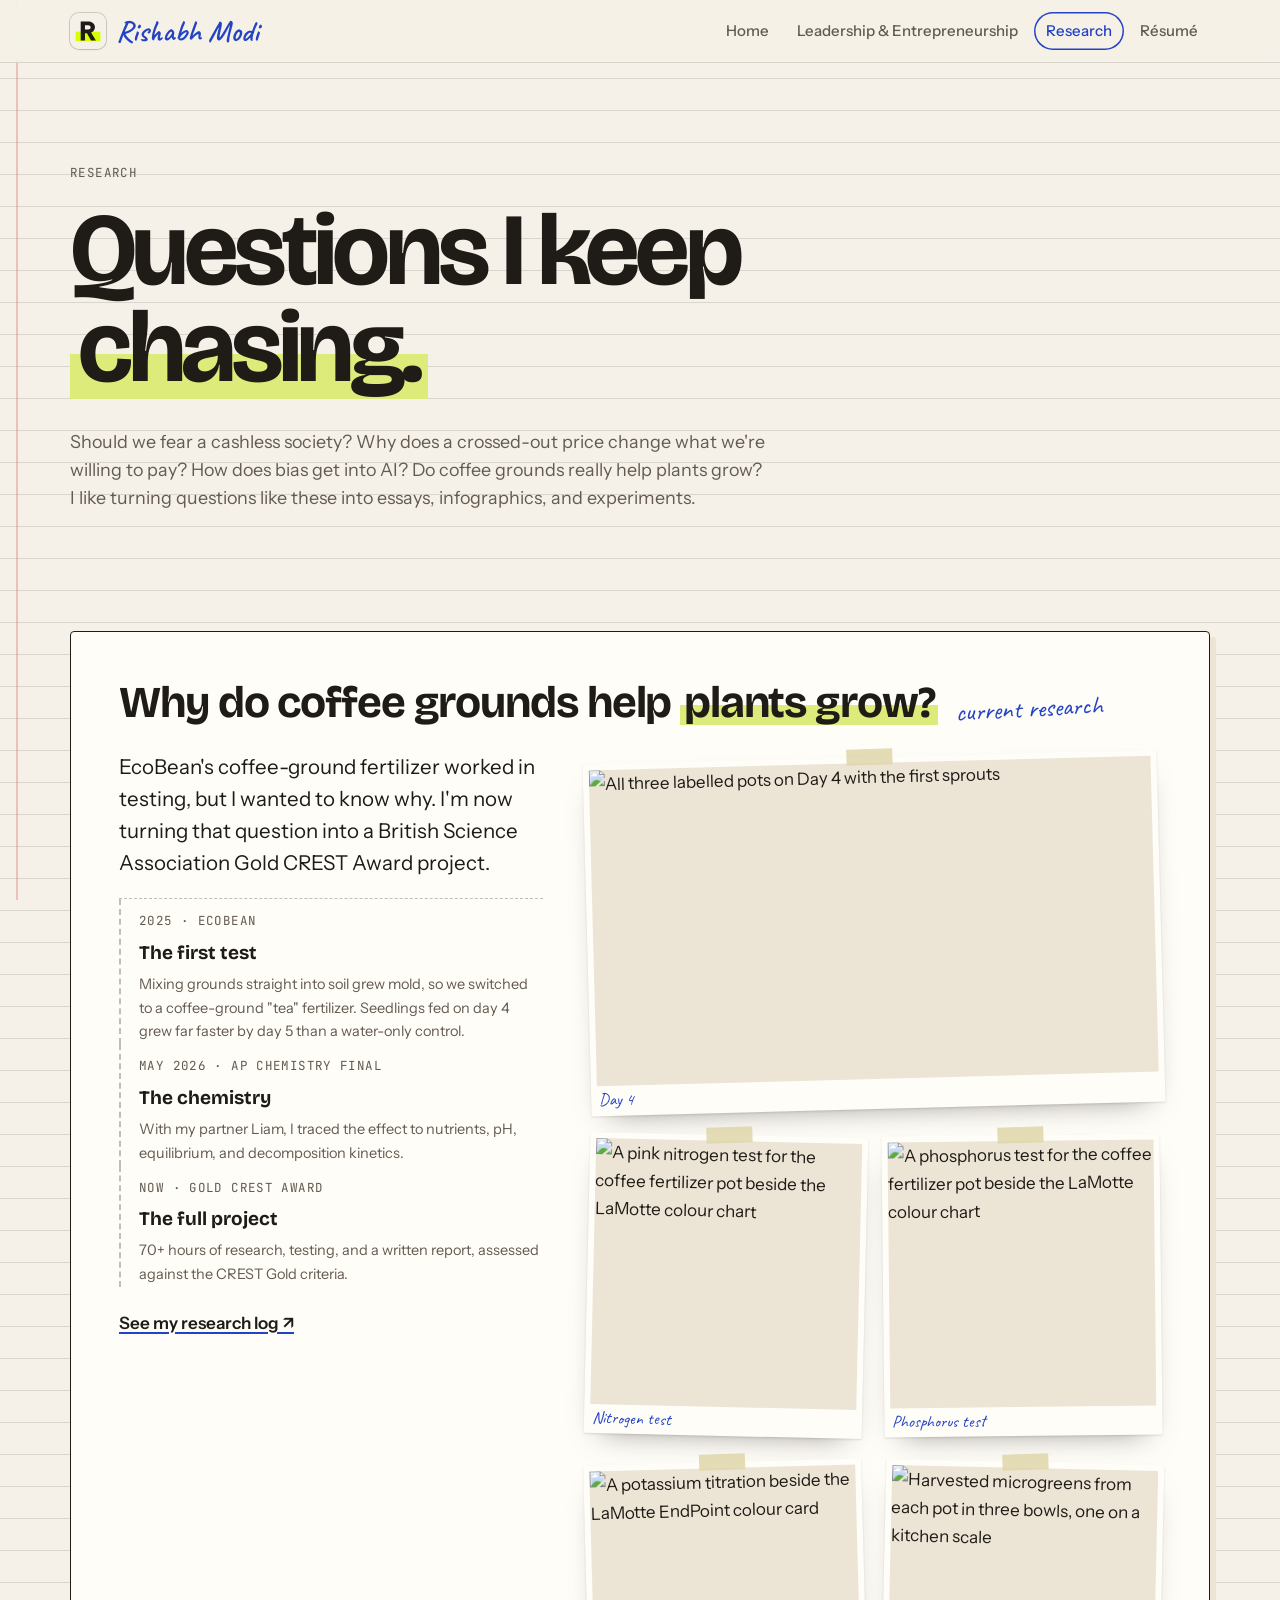
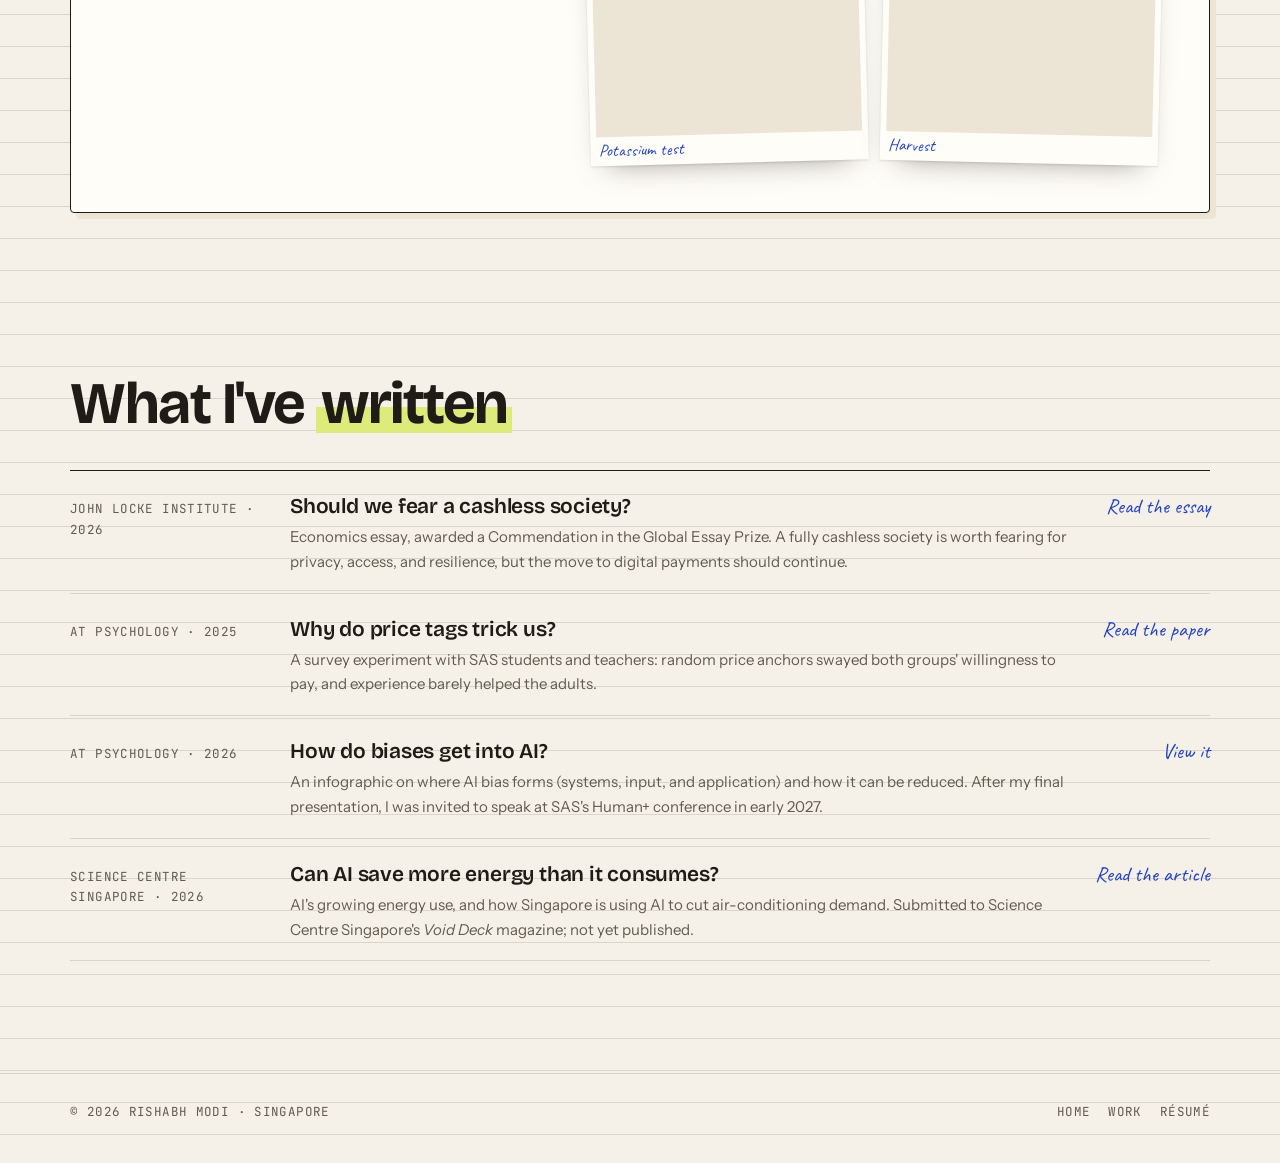
==== research.html @ 27443e8b "Header: R logo badge beside the name Co-Authored-By: Claude Opus 5.5 <noreply@anthropic.com>" ====
<!DOCTYPE html>
<html lang="en">
<head>
<meta charset="utf-8">
<title>Research — Rishabh Modi</title>
<meta name="viewport" content="width=device-width, initial-scale=1">
<meta name="description" content="Rishabh Modi's research and writing: a coffee-ground fertilizer experiment, a cashless society, price anchoring, bias in AI, and AI and energy use.">
<link rel="icon" href="favicon.svg" type="image/svg+xml">
<link rel="icon" href="favicon-32.png" sizes="32x32" type="image/png">
<link rel="apple-touch-icon" href="apple-touch-icon.png">
<link rel="preconnect" href="https://fonts.googleapis.com">
<link rel="preconnect" href="https://fonts.gstatic.com" crossorigin>
<link href="https://fonts.googleapis.com/css2?family=Bricolage+Grotesque:opsz,wght@12..96,500..800&family=Caveat:wght@500..700&family=Instrument+Sans:ital,wght@0,400..700;1,400..700&family=JetBrains+Mono:wght@400;500&display=swap" rel="stylesheet">
<link rel="stylesheet" href="styles.css">
</head>
<body>

<header class="top">
  <div class="wrap">
    <a class="name" href="index.html"><img src="favicon.svg" width="36" height="36" alt="">Rishabh Modi</a>
    <nav aria-label="Main">
      <a href="index.html">Home</a>
      <a href="work.html"><span class="nav-full">Leadership &amp; Entrepreneurship</span><span class="nav-short">Leadership</span></a>
      <a href="research.html" class="on">Research</a>
      <a href="resume.html">Résumé</a>
    </nav>
  </div>
</header>

<main>

  <section class="intro solo">
    <div class="wrap">
      <div>
        <p class="where label">Research</p>
        <h1>Questions I keep <em>chasing.</em></h1>
        <p class="lede">Should we fear a cashless society? Why does a crossed-out price change what we're willing to pay? How does bias get into AI? Do coffee grounds really help plants grow? I like turning questions like these into essays, infographics, and experiments.</p>
      </div>
    </div>
  </section>

  <section class="band sec" id="coffee">
    <div class="wrap">
      <div class="sec-head rv"><h2>Why do coffee grounds help <em>plants grow?</em></h2><p>current research</p></div>
      <div class="band-grid">
        <div class="rv">
          <p class="lede">EcoBean's coffee-ground fertilizer worked in testing, but I wanted to know why. I'm now turning that question into a British Science Association Gold CREST Award project.</p>
          <ol class="steps">
            <li><span class="label">2025 · EcoBean</span><b>The first test</b>Mixing grounds straight into soil grew mold, so we switched to a coffee-ground "tea" fertilizer. Seedlings fed on day 4 grew far faster by day 5 than a water-only control.</li>
            <li><span class="label">May 2026 · AP Chemistry final</span><b>The chemistry</b>With my partner Liam, I traced the effect to nutrients, pH, equilibrium, and decomposition kinetics.</li>
            <li><span class="label">Now · Gold CREST Award</span><b>The full project</b>70+ hours of research, testing, and a written report, assessed against the CREST Gold criteria.</li>
          </ol>
          <a class="lnk" style="display:inline-block;margin-top:22px" href="https://claude.ai/artifact/HRfKq6BjuV439jESHssvnT" target="_blank" rel="noopener">See my research log ↗</a>
        </div>
        <div class="photos mini rv" data-photos>
          <figure class="spec wide"><img src="images/photos/coffee-day4.jpg" width="1200" height="900" loading="lazy" style="--ar:16/9" alt="All three labelled pots on Day 4 with the first sprouts"><figcaption>Day 4</figcaption></figure>
          <figure class="spec"><img src="images/photos/coffee-nitrogen.jpg" width="1200" height="900" loading="lazy" style="--ar:1/1;object-position:62% 50%" alt="A pink nitrogen test for the coffee fertilizer pot beside the LaMotte colour chart"><figcaption>Nitrogen test</figcaption></figure>
          <figure class="spec"><img src="images/photos/coffee-phosphorus.jpg" width="1200" height="900" loading="lazy" style="--ar:1/1;object-position:65% 50%" alt="A phosphorus test for the coffee fertilizer pot beside the LaMotte colour chart"><figcaption>Phosphorus test</figcaption></figure>
          <figure class="spec"><img src="images/photos/coffee-potassium.jpg" width="1200" height="900" loading="lazy" style="--ar:1/1;object-position:62% 50%" alt="A potassium titration beside the LaMotte EndPoint colour card"><figcaption>Potassium test</figcaption></figure>
          <figure class="spec"><img src="images/photos/coffee-harvest.jpg" width="1200" height="900" loading="lazy" style="--ar:1/1" alt="Harvested microgreens from each pot in three bowls, one on a kitchen scale"><figcaption>Harvest</figcaption></figure>
        </div>
      </div>
    </div>
  </section>

  <section class="sec">
    <div class="wrap">
      <div class="sec-head rv"><h2>What I've <em>written</em></h2></div>
      <ul class="papers rv">
        <li><a href="docs/cashless-society-essay.pdf" data-doc="Should we fear a cashless society?"><span class="label">John Locke Institute · 2026</span><div><b>Should we fear a cashless society?</b><p>Economics essay, awarded a Commendation in the Global Essay Prize. A fully cashless society is worth fearing for privacy, access, and resilience, but the move to digital payments should continue.</p></div><span class="go">Read the essay</span></a></li>
        <li><a href="docs/price-anchoring-paper.pdf" data-doc="Demystifying Price Anchors"><span class="label">AT Psychology · 2025</span><div><b>Why do price tags trick us?</b><p>A survey experiment with SAS students and teachers: random price anchors swayed both groups' willingness to pay, and experience barely helped the adults.</p></div><span class="go">Read the paper</span></a></li>
        <li><a href="docs/ai-bias-project.pdf" data-doc="How do biases get into AI?"><span class="label">AT Psychology · 2026</span><div><b>How do biases get into AI?</b><p>An infographic on where AI bias forms (systems, input, and application) and how it can be reduced. After my final presentation, I was invited to speak at SAS's Human+ conference in early 2027.</p></div><span class="go">View it</span></a></li>
        <li><a href="docs/ai-cooling-article.pdf" data-doc="Can AI save more energy than it consumes?"><span class="label">Science Centre Singapore · 2026</span><div><b>Can AI save more energy than it consumes?</b><p>AI's growing energy use, and how Singapore is using AI to cut air-conditioning demand. Submitted to Science Centre Singapore's <em>Void Deck</em> magazine; not yet published.</p></div><span class="go">Read the article</span></a></li>
      </ul>
    </div>
  </section>

</main>

<footer class="foot">
  <div class="wrap"><span>© <span data-year>2026</span> Rishabh Modi · Singapore</span><nav><a href="index.html">Home</a><a href="work.html">Work</a><a href="resume.html">Résumé</a></nav></div>
</footer>

<script src="script.js"></script>
</body>
</html>
---- styles.css ----
*, *::before, *::after { box-sizing: border-box; margin: 0; padding: 0; }

:root {
  --paper: #F5F1E8; --paper2: #ECE5D6; --card: #FFFDF8;
  --ink: #1F1B16; --mut: #645A50; --dim: #968A7D;
  --rule: rgba(31,27,22,.13); --rule2: rgba(31,27,22,.28);
  --pen: #2443C4; --margin: #E59A8C;
  --mark: #DDEB7A; --leaf: #2F6B3A; --leaf2: #E3EED3;
  --tape: rgba(222,214,170,.85);
  --hd: "Bricolage Grotesque", "Avenir Next", system-ui, sans-serif;
  --bd: "Instrument Sans", "Helvetica Neue", system-ui, sans-serif;
  --hand: "Caveat", "Bradley Hand", cursive;
  --mono: "JetBrains Mono", ui-monospace, Menlo, monospace;
  --ease: cubic-bezier(.2,.8,.2,1);
}

html { -webkit-text-size-adjust: 100%; scroll-behavior: smooth; }
[id] { scroll-margin-top: 84px; }
body {
  font-family: var(--bd); font-size: 17px; line-height: 1.65; color: var(--ink); overflow-x: hidden;
  background-color: var(--paper);
  background-image: linear-gradient(var(--rule) 1px, transparent 1px);
  background-size: 100% 32px; background-position: 0 14px;
  -webkit-font-smoothing: antialiased;
}
body::before { content: ""; position: fixed; top: 0; bottom: 0; left: max(16px, calc(50% - 570px - 56px)); width: 1.5px; background: var(--margin); opacity: .55; pointer-events: none; z-index: 0; }
main, .top, .foot { position: relative; z-index: 1; }
a { color: inherit; }
img { display: block; max-width: 100%; height: auto; }
::selection { background: var(--mark); color: var(--ink); }
h1, h2, h3 { font-family: var(--hd); font-weight: 700; line-height: 1.04; letter-spacing: -.025em; }
h1 em, h2 em { font-style: normal; background: linear-gradient(transparent 55%, var(--mark) 55%, var(--mark) 92%, transparent 92%); padding: 0 .08em; }
strong { font-weight: 600; }

.wrap { width: min(1140px, 100% - 40px); margin-inline: auto; position: relative; }
.hand { font-family: var(--hand); font-weight: 600; color: var(--pen); }
.lede { font-size: clamp(18px, 1.6vw, 21px); line-height: 1.55; }
.mut { color: var(--mut); }
.label { font-family: var(--mono); font-size: 12.5px; letter-spacing: .03em; text-transform: uppercase; color: var(--mut); }
.lnk { font-weight: 600; color: var(--ink); text-decoration: underline; text-decoration-color: var(--pen); text-decoration-thickness: 1.5px; text-underline-offset: 3px; transition: color .2s; }
.lnk:hover { color: var(--pen); }

/* header */
.top { position: sticky; top: 0; z-index: 40; background: rgba(245,241,232,.92); backdrop-filter: blur(10px); -webkit-backdrop-filter: blur(10px); border-bottom: 1px solid var(--rule); }
.top .wrap { display: flex; align-items: center; gap: 18px; height: 62px; }
.top .name { font-family: var(--hand); font-size: 30px; font-weight: 600; color: var(--pen); text-decoration: none; white-space: nowrap; line-height: 1; display: inline-flex; align-items: center; gap: 10px; }
.top .name img { width: 36px; height: 36px; flex: none; border-radius: 9px; box-shadow: 0 0 0 1px rgba(31,27,22,.18), 0 1px 2px rgba(31,27,22,.08); }
.top nav { margin-left: auto; display: flex; gap: 4px; }
.top nav a { padding: 7px 12px; border-radius: 999px; font-size: 15px; font-weight: 500; text-decoration: none; color: var(--mut); white-space: nowrap; transition: color .2s, background .2s; }
.top nav a:hover { color: var(--ink); background: var(--paper2); }
.top nav a.on { color: var(--pen); box-shadow: inset 0 0 0 1.5px var(--pen); }
.nav-short { display: none; }

/* page intros */
.intro { padding: clamp(48px, 8vw, 100px) 0 clamp(40px, 6vw, 72px); }
.intro .wrap { display: grid; grid-template-columns: 1.1fr .9fr; gap: clamp(32px, 5vw, 72px); align-items: center; }
.intro.solo .wrap { grid-template-columns: 1fr; }
.intro.solo .wrap > div { max-width: 820px; }
.intro .where { margin-bottom: 18px; }
.intro .hi { display: inline-block; font-size: clamp(30px, 3.4vw, 40px); line-height: 1; transform: rotate(-4deg); margin-bottom: 6px; }
.intro h1 { font-size: clamp(50px, 8vw, 110px); line-height: .95; letter-spacing: -.045em; }
.intro .tag { margin-top: 20px; font-size: clamp(21px, 2.1vw, 26px); line-height: 1.4; }
.intro .lede { margin-top: 18px; max-width: 58ch; color: var(--mut); font-size: clamp(17px, 1.4vw, 19px); }
.intro h1 + .lede { margin-top: 32px; }
.intro .links { display: flex; flex-wrap: wrap; gap: 12px 26px; margin-top: 26px; }
.intro:not(.solo) .links .lnk { font-size: clamp(20px, 1.8vw, 24px); text-decoration-thickness: 2px; }
.circled { position: relative; white-space: nowrap; }
.circled svg { position: absolute; left: -10px; top: -8px; width: calc(100% + 20px); height: calc(100% + 16px); overflow: visible; pointer-events: none; }
.circled path { fill: none; stroke: var(--pen); stroke-width: 2; stroke-linecap: round; stroke-dasharray: 600; stroke-dashoffset: 600; animation: draw 1.4s .5s var(--ease) forwards; }
@keyframes draw { to { stroke-dashoffset: 0; } }

/* photos: taped prints with handwritten captions */
.spec { position: relative; background: var(--card); padding: 9px 9px 0; box-shadow: 0 1px 2px rgba(31,27,22,.12), 0 14px 30px -18px rgba(31,27,22,.5); transform: rotate(var(--r, 0deg)); transition: transform .45s var(--ease), box-shadow .45s var(--ease); }
.spec::before { content: ""; position: absolute; top: -12px; left: 50%; width: 84px; height: 24px; margin-left: -42px; background: var(--tape); transform: rotate(calc(var(--r, 0deg) * -1 - 2deg)); z-index: 1; }
.spec img { width: 100%; aspect-ratio: var(--ar, 4/3); object-fit: cover; cursor: zoom-in; background: var(--paper2); }
.spec figcaption { font-family: var(--hand); font-size: 21px; line-height: 1.15; color: var(--pen); padding: 7px 4px 10px; }
.spec figcaption i { font-style: normal; color: var(--dim); font-size: 17px; margin-left: 4px; }
.spec:hover { transform: rotate(0deg) scale(1.015); box-shadow: 0 1px 2px rgba(31,27,22,.12), 0 22px 40px -18px rgba(31,27,22,.55); z-index: 5; }
.spec.rv { transform: translateY(14px) rotate(var(--r, 0deg)); }
.spec.rv.in { transform: rotate(var(--r, 0deg)); }
.spec.rv.in:hover { transform: rotate(0deg) scale(1.015); }

.pile { position: relative; width: 100%; aspect-ratio: 9 / 10; }
.pile .spec { position: absolute; }
.pile .p1 { width: 46%; left: 0; top: 3%; --r: -3deg; }
.pile .p2 { width: 56%; right: 0; top: 0; --r: 3deg; z-index: 2; }
.pile .p3 { width: 52%; right: 3%; bottom: 0; --r: -2deg; z-index: 3; }
.pile .note { position: absolute; left: 3%; bottom: 9%; font-size: clamp(16px, 4.2vw, 23px); transform: rotate(-6deg); z-index: 4; line-height: 1.1; max-width: 38%; }

/* ledger of numbers */
.ledger { display: grid; grid-template-columns: repeat(4, 1fr); border-top: 1.5px solid var(--ink); border-bottom: 1px dashed var(--rule2); }
.ledger > div { padding: 20px 20px 20px 0; }
.ledger > div + div { padding-left: 20px; border-left: 1px dashed var(--rule2); }
.ledger b { display: block; font-family: var(--hd); font-weight: 700; font-size: clamp(34px, 3.8vw, 50px); line-height: 1; letter-spacing: -.03em; }
.ledger span { display: block; margin-top: 8px; font-size: 14.5px; color: var(--mut); line-height: 1.45; }
.ledger.three { grid-template-columns: repeat(3, 1fr); margin-top: 32px; }

/* sections */
.sec { padding: clamp(64px, 9vw, 112px) 0; }
.sec-head { display: flex; align-items: baseline; gap: 18px; margin-bottom: 36px; flex-wrap: wrap; }
.sec-head h2 { font-size: clamp(36px, 4.6vw, 60px); }
.sec-head p { font-family: var(--hand); font-size: 26px; color: var(--pen); transform: rotate(-3deg); }
.sec-head .more { margin-left: auto; }
.sec-head .pointer { display: inline-flex; align-items: center; gap: 8px; margin-left: auto; }
.sec-head .pointer + .more { margin-left: 0; }
.sec-head:has(.pointer) h2 { flex-basis: 100%; }
.sec-head .pointer svg { width: 74px; height: 22px; flex: none; overflow: visible; }
.sec-head .pointer path { fill: none; stroke: var(--pen); stroke-width: 2; stroke-linecap: round; stroke-linejoin: round; }

/* home: project rows */
.row { display: grid; grid-template-columns: minmax(0, .95fr) minmax(0, 1.05fr); gap: clamp(28px, 5vw, 64px); align-items: center; padding: 44px 0; border-bottom: 1px dashed var(--rule2); }
.row:first-child { padding-top: 10px; }
.row:nth-child(odd) .row-photo { --r: -1.6deg; }
.row:nth-child(even) .row-photo { order: 2; --r: 1.6deg; }
.row h3 { font-size: clamp(30px, 3.2vw, 42px); }
.row .role { margin: 8px 0 14px; }
.row p { color: var(--mut); }
.row .proof { margin-top: 16px; color: var(--ink); font-size: 15.5px; }
.row .proof::before { content: "✓ "; color: var(--pen); font-weight: 700; }
.row .lnk { display: inline-block; margin-top: 18px; }

/* the "band" sections become a lab-notebook card */
.band .wrap { background: var(--card); border: 1.5px solid var(--ink); border-radius: 4px; padding: clamp(24px, 4vw, 48px); box-shadow: 6px 6px 0 var(--paper2); }
.band.sec { padding: clamp(40px, 6vw, 72px) 0; }
.band-grid { display: grid; grid-template-columns: minmax(0, 1fr) minmax(0, 1fr); gap: clamp(28px, 5vw, 56px); align-items: start; }
.band h3 { font-size: clamp(26px, 2.8vw, 36px); }
.band .spec { --r: 1.5deg; }

/* papers list */
.papers { list-style: none; border-top: 1.5px solid var(--ink); }
.papers a { display: grid; grid-template-columns: 200px 1fr auto; gap: 20px; align-items: baseline; padding: 18px 0; border-bottom: 1px solid var(--rule); text-decoration: none; transition: background .2s; }
.papers a:hover { background: linear-gradient(90deg, transparent, var(--paper2) 20%, var(--paper2) 80%, transparent); }
.papers b { font-family: var(--hd); font-size: 21px; font-weight: 600; letter-spacing: -.01em; line-height: 1.25; }
.papers p { color: var(--mut); font-size: 15px; margin-top: 4px; }
.papers .go { font-family: var(--hand); font-size: 21px; color: var(--pen); white-space: nowrap; }

/* work: stories */
.story { display: grid; grid-template-columns: 220px minmax(0, 1fr); gap: clamp(28px, 5vw, 60px); padding: 56px 0; border-top: 1px dashed var(--rule2); }
.story:first-child { border-top: 1.5px solid var(--ink); }
.story .meta { position: sticky; top: 92px; align-self: start; }
.story .meta img.logo { width: 76px; height: 76px; object-fit: contain; border-radius: 50%; background: var(--card); border: 1.5px solid var(--ink); margin-bottom: 14px; }
.story .meta dl { display: grid; gap: 10px; }
.story .meta dt { font-family: var(--mono); font-size: 11.5px; letter-spacing: .04em; text-transform: uppercase; color: var(--dim); }
.story .meta dd { font-family: var(--hand); font-size: 22px; line-height: 1.15; color: var(--pen); }
.story h2 { font-size: clamp(36px, 4.4vw, 56px); margin-bottom: 14px; }
.story p + p { margin-top: 12px; }
.story > div > p { color: var(--mut); max-width: 66ch; }
.story > div > p.lede { color: var(--ink); }
.done { list-style: none; margin-top: 18px; display: grid; gap: 9px; max-width: 66ch; }
.done li { position: relative; padding-left: 30px; }
.done li::before { content: ""; position: absolute; left: 2px; top: 6px; width: 15px; height: 15px; border: 1.5px solid var(--ink); border-radius: 3px; }
.done li::after { content: ""; position: absolute; left: 6px; top: 1px; width: 7px; height: 14px; border: solid var(--pen); border-width: 0 2.5px 2.5px 0; transform: rotate(40deg); }
.story .links { display: flex; flex-wrap: wrap; gap: 10px 24px; margin-top: 22px; }
.pair { display: grid; grid-template-columns: 1fr 1fr; gap: 14px; margin-top: 18px; max-width: 640px; }
.pair div { padding: 14px 16px; border: 1.5px solid var(--ink); border-radius: 4px; background: var(--card); }
.pair b { display: block; font-family: var(--hd); font-size: 19px; }
.pair span { font-size: 14.5px; color: var(--mut); }
.pair .motto { display: block; margin-top: 6px; font-family: var(--hand); font-style: normal; font-size: 21px; line-height: 1.15; color: var(--pen); }

.photos { display: grid; grid-template-columns: repeat(6, 1fr); gap: 34px 22px; margin-top: 40px; align-items: start; }
.photos .spec:nth-child(3n+1) { --r: -1.5deg; } .photos .spec:nth-child(3n+2) { --r: 1.3deg; } .photos .spec:nth-child(3n) { --r: -.6deg; }
.photos .w2 { grid-column: span 2; } .photos .w3 { grid-column: span 3; } .photos .w4 { grid-column: span 4; } .photos .w6 { grid-column: span 6; }

.strip { display: grid; grid-auto-flow: column; grid-auto-columns: clamp(250px, 30%, 340px); gap: 24px; overflow-x: auto; scroll-snap-type: x mandatory; padding: 24px 4px 20px; margin-top: 24px; scrollbar-width: thin; scrollbar-color: var(--rule2) transparent; }
.strip .spec { scroll-snap-align: start; }
.strip .spec:nth-child(odd) { --r: -1.2deg; } .strip .spec:nth-child(even) { --r: 1.2deg; }
.strip-nav { display: flex; gap: 8px; justify-content: flex-end; }
.strip-nav button { width: 42px; height: 42px; border-radius: 50%; border: 1.5px solid var(--ink); background: var(--card); font-size: 17px; cursor: pointer; color: var(--ink); }
.strip-nav button:hover { background: var(--mark); }

.minor { display: grid; grid-template-columns: repeat(2, minmax(0, 1fr)); gap: 0 48px; border-top: 1.5px solid var(--ink); }
.minor > div { padding: 22px 0; border-bottom: 1px dashed var(--rule2); }
.minor h3 { font-size: 24px; }
.minor .label { display: block; margin: 6px 0 8px; }
.minor p { color: var(--mut); font-size: 15.5px; }

/* research */
.question { font-family: var(--hd); font-weight: 600; font-size: clamp(24px, 2.6vw, 32px); line-height: 1.2; letter-spacing: -.015em; }
.pots { display: grid; grid-template-columns: repeat(3, 1fr); gap: 10px; margin-top: 20px; }
.pots div { padding: 12px; border: 1px dashed var(--rule2); border-radius: 4px; font-size: 14.5px; color: var(--mut); }
.pots b { display: block; color: var(--ink); font-family: var(--hd); font-size: 17px; }
.data { width: 100%; border-collapse: collapse; font-size: 15px; }
.data th, .data td { text-align: left; padding: 10px 10px 10px 0; border-bottom: 1px solid var(--rule); }
.data th { font-family: var(--mono); font-weight: 500; font-size: 11.5px; text-transform: uppercase; letter-spacing: .04em; color: var(--mut); }
.data td:first-child { color: var(--mut); }
.data .top-v { font-weight: 600; background: linear-gradient(transparent 50%, var(--mark) 50%, var(--mark) 90%, transparent 90%); }
.note { margin-top: 24px; padding-top: 18px; border-top: 1px dashed var(--rule2); }
.note h3 { font-family: var(--hand); font-weight: 600; font-size: 28px; color: var(--pen); letter-spacing: 0; margin-bottom: 6px; }
.chem { list-style: none; display: grid; grid-template-columns: repeat(4, 1fr); border-top: 1.5px solid var(--ink); }
.chem li { padding: 20px 20px 20px 0; font-size: 15px; color: var(--mut); }
.chem li + li { padding-left: 20px; border-left: 1px dashed var(--rule2); }
.chem b { display: block; font-family: var(--hd); font-size: 20px; color: var(--ink); margin-bottom: 4px; }
.steps { list-style: none; display: grid; grid-template-columns: repeat(3, 1fr); border-top: 1px dashed var(--rule2); margin-top: 40px; }
.steps li { padding: 18px 18px 0 0; font-size: 15px; color: var(--mut); }
.steps li + li { padding-left: 18px; border-left: 1px dashed var(--rule2); }
.steps b { display: block; color: var(--ink); font-family: var(--hd); font-size: 19px; margin: 4px 0; }
.band .steps { grid-template-columns: 1fr; margin-top: 20px; }
#coffee.band.sec { padding: clamp(32px, 4vw, 48px) 0; }
#coffee .sec-head { margin-bottom: 20px; }
#coffee .sec-head h2 { font-size: clamp(30px, 3.6vw, 44px); }
#coffee .steps li { padding-top: 10px; font-size: 14.5px; }
@media (min-width: 961px) { #coffee .band-grid { grid-template-columns: minmax(0, .85fr) minmax(0, 1.15fr); gap: clamp(24px, 3.5vw, 44px); } }
.photos.mini { grid-template-columns: 1fr 1fr; gap: 26px 18px; margin-top: 6px; }
.photos.mini .spec { padding: 6px 6px 0; }
.photos.mini .wide { grid-column: 1 / -1; }
.photos.mini .spec::before { width: 46px; height: 16px; margin-left: -23px; top: -8px; }
.photos.mini .spec figcaption { font-size: 17px; padding: 4px 2px 6px; }
.band .steps li { padding: 14px 0 0 18px; border-left: 2px dashed var(--rule2); }
.band .steps li + li { border-left: 2px dashed var(--rule2); padding-left: 18px; }
.band-grid .chem { grid-template-columns: 1fr; border-top: 0; display: grid; gap: 12px; }
.band-grid .chem li, .band-grid .chem li + li { padding: 16px 18px; border: 1.5px dashed var(--rule2); border-radius: 6px; }

/* favorite quote */
.quote { padding: clamp(56px, 8vw, 96px) 0 0; }
.quote blockquote { max-width: 860px; margin: 0 auto; text-align: center; }
.quote p { font-family: var(--hd); font-weight: 700; font-size: clamp(28px, 3.8vw, 48px); line-height: 1.15; letter-spacing: -.025em; }
.quote em { font-style: normal; background: linear-gradient(transparent 55%, var(--mark) 55%, var(--mark) 92%, transparent 92%); padding: 0 .08em; }
.quote cite { display: block; margin-top: 16px; font-style: normal; font-size: 25px; transform: rotate(-2deg); }

/* contact */
.contact { padding: clamp(56px, 8vw, 96px) 0; }
.contact .wrap { display: grid; grid-template-columns: 1fr auto; gap: 28px; align-items: end; padding-top: clamp(32px, 5vw, 56px); border-top: 1.5px solid var(--ink); }
.contact h2 { font-size: clamp(36px, 5.4vw, 70px); }
.contact p { margin-top: 10px; color: var(--mut); max-width: 48ch; }
.btns { display: flex; flex-wrap: wrap; gap: 10px; }
.btn { display: inline-flex; align-items: center; gap: 8px; padding: 12px 22px; border-radius: 999px; background: var(--ink); color: var(--paper); border: 1.5px solid var(--ink); font-weight: 600; font-size: 15px; text-decoration: none; cursor: pointer; font-family: var(--bd); transition: transform .25s var(--ease), background .2s; }
.btn:hover { transform: translateY(-2px); }
.btn.line { background: transparent; color: var(--ink); }
.btn.line:hover { background: var(--mark); }

.foot { padding: 28px 0 40px; border-top: 1px solid var(--rule); }
.foot .wrap { display: flex; justify-content: space-between; gap: 16px; flex-wrap: wrap; font-family: var(--mono); font-size: 12.5px; color: var(--mut); text-transform: uppercase; letter-spacing: .03em; }
.foot a { text-decoration: none; }
.foot a:hover { color: var(--ink); }
.foot nav { display: flex; gap: 18px; }

/* reveal */
.rv { opacity: 0; transform: translateY(14px); transition: opacity .8s var(--ease), transform .8s var(--ease); }
.rv.in { opacity: 1; transform: none; }

/* résumé: text / 3D switch */
.mode { display: inline-flex; padding: 3px; border: 1.5px solid var(--pen); border-radius: 999px; margin-top: 26px; background: var(--card); }
.mode button { padding: 7px 18px; border: 0; border-radius: 999px; background: transparent; color: var(--pen); font: 600 14px var(--bd); cursor: pointer; }
.mode button[aria-pressed="true"] { background: var(--pen); color: #fff; }
.r-sec { display: grid; grid-template-columns: 230px minmax(0, 1fr); gap: 32px; padding: 44px 0; border-top: 1px dashed var(--rule2); }
.r-sec:first-child { border-top: 1.5px solid var(--ink); }
.r-sec > .kick { font-family: var(--hd); font-weight: 700; font-size: 22px; line-height: 1.2; letter-spacing: -.01em; }
.edu h3 { font-size: 26px; }
.edu-head { display: flex; justify-content: space-between; align-items: baseline; gap: 16px; flex-wrap: wrap; }
.edu .when, .tl small, .aw .yr { font-family: var(--mono); font-size: 12px; letter-spacing: .03em; text-transform: uppercase; color: var(--dim); }
.edu .gpa { margin: 6px 0 12px; font-weight: 600; }
.aps, .skills .pills { display: flex; flex-wrap: wrap; gap: 6px; margin-top: 8px; }
.pill { display: inline-block; padding: 4px 11px; border: 1px solid var(--rule2); border-radius: 999px; font-size: 13.5px; background: var(--card); }
.aw-grid { display: grid; grid-template-columns: repeat(2, minmax(0, 1fr)); gap: 0 36px; }
.aw { padding: 16px 0 18px; border-bottom: 1px solid var(--rule); }
.aw .md { display: none; }
.aw h3 { font-size: 20px; margin-top: 3px; }
.aw .org { display: block; font-size: 14.5px; color: var(--pen); margin: 2px 0 6px; }
.aw p { color: var(--mut); font-size: 15px; }
.aw-link, .aw-note a { color: var(--ink); font-weight: 600; font-size: 14.5px; text-decoration: underline; text-decoration-color: var(--pen); text-underline-offset: 3px; }
.aw-link { display: inline-block; margin-top: 6px; }
.aw-links { display: flex; flex-wrap: wrap; gap: 4px 14px; margin-top: 6px; font-size: 14.5px; }
.aw-links span { color: var(--mut); }
.tl { padding: 0 0 22px; }
.tl:last-child { padding-bottom: 0; }
.tl b { font-family: var(--hd); font-weight: 600; font-size: 21px; letter-spacing: -.01em; display: block; margin-top: 2px; }
.tl ul { margin-top: 6px; padding-left: 18px; color: var(--mut); font-size: 15.5px; display: grid; gap: 3px; }
.skills { display: grid; grid-template-columns: 1fr 1fr; gap: 24px; }
.skills h4 { font-family: var(--mono); font-weight: 500; font-size: 12px; text-transform: uppercase; letter-spacing: .04em; color: var(--mut); }

/* résumé: 3D court */
.tree { position: relative; border: 1.5px solid var(--ink); border-radius: 6px; overflow: hidden; background: var(--card); }
.tree[hidden] { display: none; }
.tree-stage { position: relative; height: min(80vh, 760px); min-height: 480px; background: linear-gradient(#E7EEF0 0%, #F3F1E6 55%, #E9E3CF 100%); overflow: hidden; touch-action: pan-y; cursor: grab; }
.tree-stage.drag { cursor: grabbing; }
.tree-stage canvas { display: block; width: 100%; height: 100%; }
.pin { position: absolute; z-index: 3; width: 34px; height: 34px; margin: -17px 0 0 -17px; border-radius: 50%; border: 1.5px solid var(--pen); background: rgba(255,253,248,.95); color: var(--pen); font: 600 21px/1 var(--hand); cursor: pointer; display: grid; place-items: center; box-shadow: 0 6px 14px -8px rgba(31,27,22,.6); transition: transform .2s var(--ease), background .2s; }
.pin:hover, .pin.on { background: var(--pen); color: #fff; transform: scale(1.12); }
.pin[hidden] { display: none; }
.court-nav { position: absolute; z-index: 4; top: 14px; left: 50%; transform: translateX(-50%); display: flex; gap: 2px; padding: 4px; border-radius: 999px; background: rgba(255,253,248,.92); border: 1px solid var(--rule); max-width: calc(100% - 28px); overflow-x: auto; scrollbar-width: none; }
.court-nav::-webkit-scrollbar { display: none; }
.court-nav button { flex: none; padding: 6px 12px; border: 0; border-radius: 999px; background: transparent; font: 500 13.5px var(--bd); color: var(--mut); cursor: pointer; white-space: nowrap; }
.court-nav button b { font-family: var(--hand); font-size: 18px; color: var(--pen); margin-right: 4px; }
.court-nav button:hover, .court-nav button[aria-pressed="true"] { background: var(--paper2); color: var(--ink); }
.text-hint { position: relative; margin: -10px 0 16px; padding-left: 66px; font-family: var(--hand); font-size: 24px; line-height: 1.2; color: var(--pen); }
.text-hint[hidden] { display: none; }
.text-hint svg { position: absolute; left: 6px; top: -38px; width: 60px; height: 56px; overflow: visible; }
.text-hint path { fill: none; stroke: var(--pen); stroke-width: 2; stroke-linecap: round; stroke-linejoin: round; }
.tree-stage[data-time="dusk"] { background: linear-gradient(#F4C29A 0%, #F2D8BE 55%, #E2C8A8 100%); }
.tree-stage { transition: background .8s; }
.court-ctrl { position: absolute; z-index: 3; left: 14px; bottom: 14px; display: flex; flex-wrap: wrap; gap: 8px; align-items: center; }
.court-ctrl .pause { padding: 9px 18px; border: 0; border-radius: 999px; background: rgba(255,253,248,.93); color: var(--pen); font: 500 15px var(--bd); cursor: pointer; box-shadow: 0 6px 16px -10px rgba(31,27,22,.6); }
.court-ctrl .times { display: flex; padding: 4px; border-radius: 999px; background: rgba(255,253,248,.93); border: 1px solid var(--rule); box-shadow: 0 6px 16px -10px rgba(31,27,22,.6); }
.court-ctrl .times button { padding: 6px 15px; border: 0; border-radius: 999px; background: transparent; color: var(--mut); font: 500 15px var(--bd); cursor: pointer; }
.court-ctrl .times button[aria-pressed="true"] { background: var(--pen); color: #fff; }
.tree-panel { position: absolute; z-index: 4; right: 14px; top: 64px; bottom: 14px; width: min(340px, calc(100% - 28px)); padding: 20px 20px 22px; background: rgba(255,253,248,.97); border: 1.5px solid var(--ink); border-radius: 6px; overflow-y: auto; box-shadow: 0 18px 40px -24px rgba(31,27,22,.6); }
.tree-panel[hidden] { display: none; }
.tree-close { position: absolute; top: 10px; right: 10px; width: 32px; height: 32px; border-radius: 50%; border: 1px solid var(--rule2); background: var(--card); font-size: 18px; line-height: 1; cursor: pointer; color: var(--ink); }
.tree-card h3 { font-size: 24px; margin: 6px 36px 4px 0; }
.tree-card .org { color: var(--pen); font-size: 14.5px; }
.tree-card ul { margin-top: 10px; padding-left: 18px; color: var(--mut); font-size: 14.5px; display: grid; gap: 4px; }
.tree-card p { color: var(--mut); font-size: 14.5px; margin-top: 8px; }
.tree-list { display: grid; gap: 2px; margin-top: 12px; }
.tree-list button { display: flex; gap: 10px; align-items: baseline; width: 100%; padding: 8px 6px; border: 0; border-bottom: 1px dashed var(--rule2); background: transparent; text-align: left; font: 500 14.5px var(--bd); color: var(--ink); cursor: pointer; }
.tree-list button:hover { background: var(--paper2); }
.tree-list small { margin-left: auto; font-family: var(--mono); font-size: 11px; color: var(--dim); white-space: nowrap; }
.tree-back { margin-top: 14px; border: 0; background: none; font: 600 14px var(--bd); color: var(--pen); cursor: pointer; text-decoration: underline; text-underline-offset: 3px; }

/* overlays: PDF viewer and photo lightbox */
.viewer-on, .viewer-on body { overflow: hidden; }
.viewer, .gallery { position: fixed; inset: 0; z-index: 100; display: grid; place-items: center; padding: 24px; background: rgba(31,27,22,.62); backdrop-filter: blur(6px); -webkit-backdrop-filter: blur(6px); }
.viewer[hidden], .gallery[hidden] { display: none; }
.viewer-box, .gallery-box { width: min(1000px, 100%); max-height: 100%; display: flex; flex-direction: column; background: var(--paper); border: 1.5px solid var(--ink); border-radius: 6px; overflow: hidden; }
.viewer-box { height: min(92vh, 100%); width: min(920px, 100%); }
.viewer-head, .gallery-head { display: flex; align-items: center; gap: 14px; padding: 12px 14px 12px 20px; border-bottom: 1px solid var(--rule); background: var(--card); }
.viewer-head > div { flex: 1; min-width: 0; }
.viewer-title { font-size: 20px; white-space: nowrap; overflow: hidden; text-overflow: ellipsis; }
.viewer-count, .gallery-count { display: block; font-family: var(--mono); font-size: 12px; color: var(--mut); }
.gallery-count { flex: 1; }
.viewer-open { flex: none; font-weight: 600; font-size: 14px; color: var(--pen); }
.viewer-close { flex: none; width: 40px; height: 40px; border-radius: 50%; border: 1.5px solid var(--ink); background: var(--card); font-size: 22px; line-height: 1; cursor: pointer; color: var(--ink); }
.viewer-pages { flex: 1; overflow-y: auto; padding: 16px; display: flex; flex-direction: column; align-items: center; gap: 16px; background: var(--paper2); }
.viewer-page { background: #fff; max-width: 100%; box-shadow: 0 8px 24px -14px rgba(0,0,0,.5); }
.viewer-loading { margin: auto; font-weight: 600; color: var(--mut); text-align: center; padding: 40px 20px; }
.gallery-stage { position: relative; display: grid; place-items: center; background: #15120f; flex: 1; min-height: 0; }
.gallery-stage img { max-height: 74vh; width: auto; max-width: 100%; object-fit: contain; }
.gallery-nav { position: absolute; top: 50%; transform: translateY(-50%); width: 44px; height: 44px; border-radius: 50%; border: 0; background: rgba(255,253,248,.92); font-size: 26px; line-height: 1; cursor: pointer; color: var(--ink); }
.gallery-nav.prev { left: 12px; } .gallery-nav.next { right: 12px; }
.gallery-cap { font-family: var(--hand); font-size: 23px; color: var(--pen); padding: 10px 20px 14px; line-height: 1.2; }

@media (prefers-reduced-motion: reduce) {
  *, *::before, *::after { animation: none !important; transition: none !important; }
  .rv { opacity: 1; transform: none; }
  .circled path { stroke-dashoffset: 0; }
}

@media (max-width: 960px) {
  .intro .wrap, .row, .band-grid, .story { grid-template-columns: minmax(0, 1fr); }
  .pile { max-width: 560px; }
  .row:nth-child(even) .row-photo { order: 0; }
  .story .meta { position: static; display: flex; gap: 18px; align-items: center; }
  .story .meta img.logo { margin: 0; width: 60px; height: 60px; }
  .story .meta dl { grid-template-columns: repeat(2, auto); gap: 4px 22px; }
  .chem { grid-template-columns: 1fr 1fr; }
  .chem li:nth-child(3) { padding-left: 0; border-left: 0; }
}
@media (max-width: 700px) {
  body { font-size: 16px; }
  body::before { display: none; }
  .nav-full { display: none; } .nav-short { display: inline; }
  .top .wrap { height: auto; padding: 8px 0 6px; flex-wrap: wrap; gap: 0; }
  .top .name { height: 40px; display: flex; align-items: center; font-size: 28px; }
  .top nav { order: 3; width: 100%; margin: 0 0 0 -10px; }
  .top nav a { padding: 7px 10px; font-size: 14.5px; }
  .ledger, .ledger.three { grid-template-columns: 1fr 1fr; }
  .ledger > div:nth-child(3) { padding-left: 0; border-left: 0; }
  .ledger > div:nth-child(n+3) { border-top: 1px dashed var(--rule2); }
  .ledger.three > div:nth-child(3) { grid-column: 1 / -1; }
  .papers a { grid-template-columns: 1fr; gap: 4px; }
  .papers .go { display: none; }
  .photos { grid-template-columns: 1fr 1fr; gap: 26px 14px; }
  .photos .w2, .photos .w3 { grid-column: span 1; } .photos .w4, .photos .w6 { grid-column: span 2; }
  .spec { padding: 6px 6px 0; }
  .spec figcaption { font-size: 18px; padding: 5px 2px 7px; }
  .pots, .steps, .pair, .minor, .aw-grid, .skills { grid-template-columns: 1fr; }
  .steps li + li { padding-left: 0; border-left: 0; }
  .chem { grid-template-columns: 1fr; }
  .chem li + li { padding-left: 0; border-left: 0; border-top: 1px dashed var(--rule2); }
  .contact .wrap { grid-template-columns: 1fr; }
  .r-sec { grid-template-columns: 1fr; gap: 12px; padding: 32px 0; }
  .data { font-size: 13.5px; }
  .tree-stage { height: 78vh; min-height: 460px; }
  .tree-panel { top: auto; left: 10px; right: 10px; bottom: 10px; width: auto; max-height: 52%; }
  .court-nav { top: 10px; }
  .court-ctrl { left: 10px; bottom: 10px; gap: 6px; }
  .court-ctrl .pause { padding: 7px 13px; font-size: 13.5px; }
  .court-ctrl .times button { padding: 5px 10px; font-size: 13.5px; }
  .viewer, .gallery { padding: 0; }
  .viewer-box, .gallery-box { height: 100%; width: 100%; border: 0; border-radius: 0; }
}
@media (max-width: 480px) { .pile .note { display: none; } }
@media (max-width: 700px) { .sec-head .pointer { margin-left: 0; } .sec-head .pointer svg { transform: rotate(90deg); width: 40px; } }
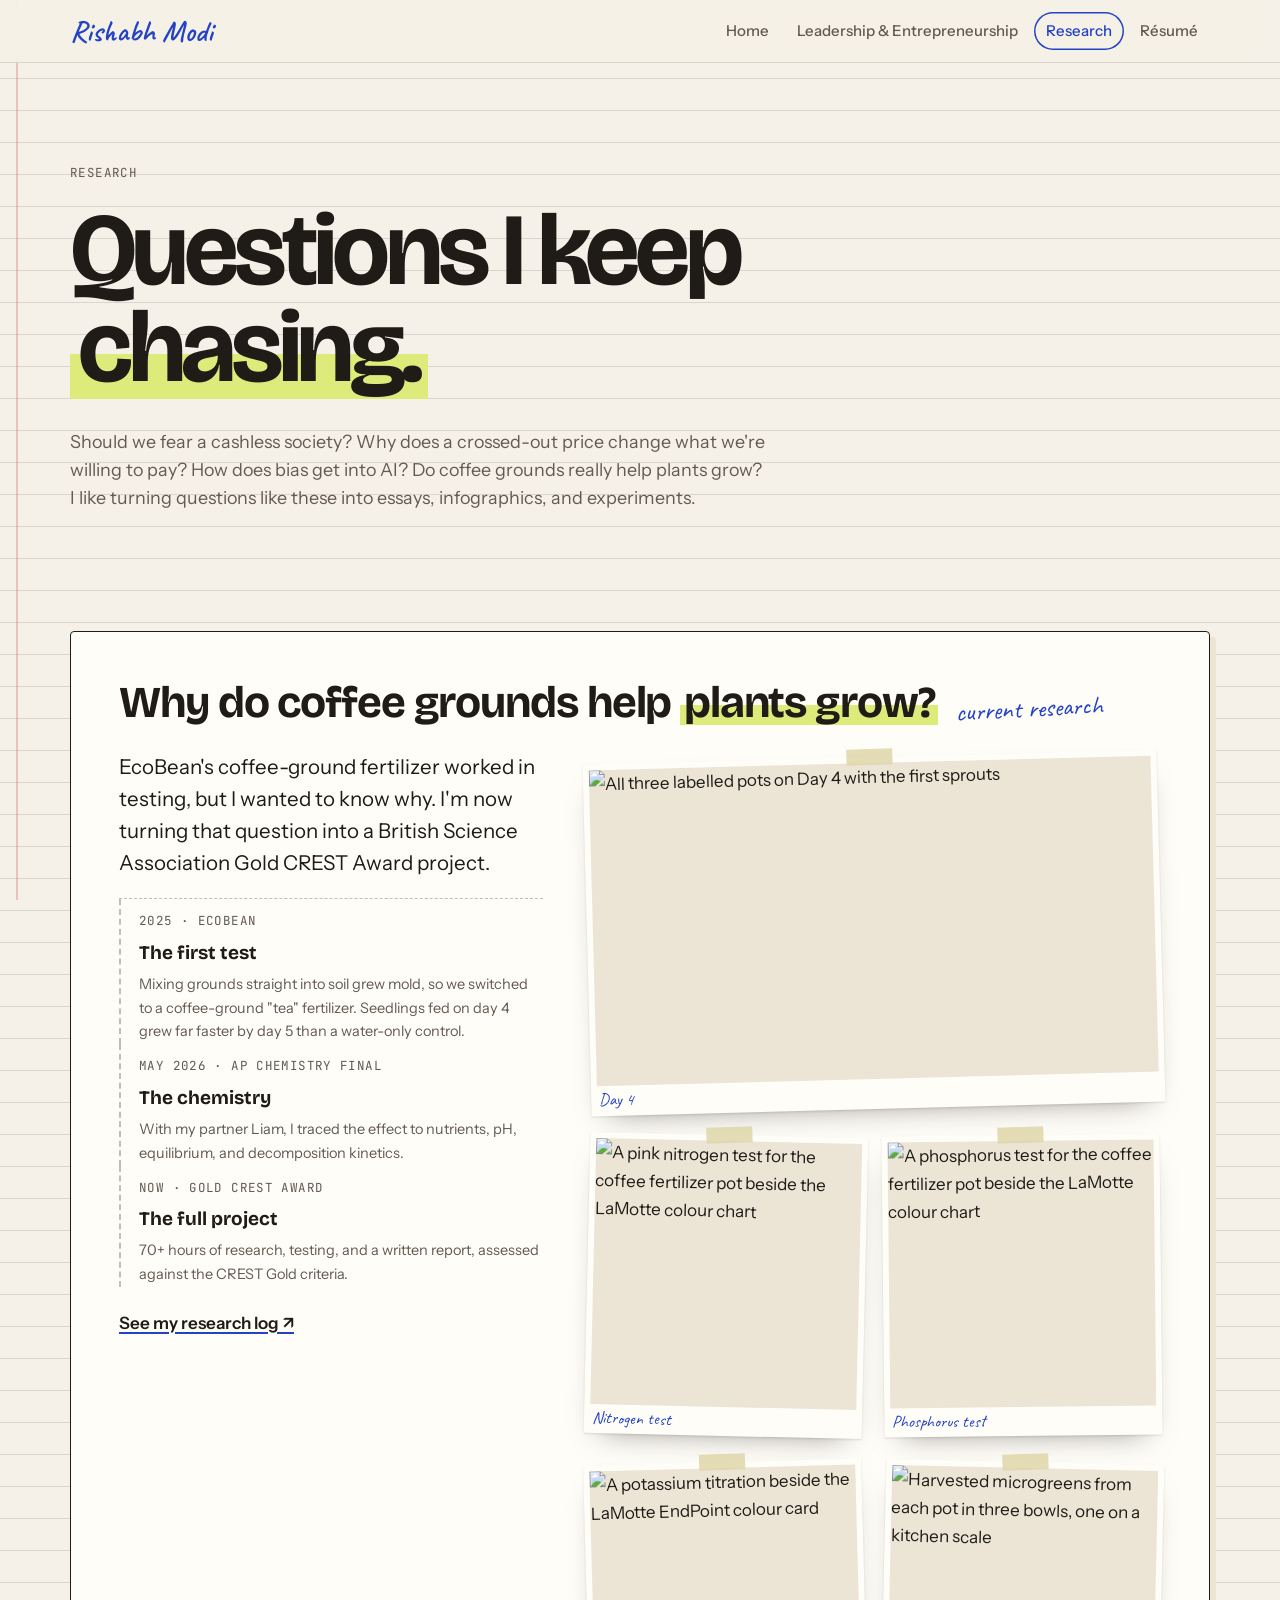
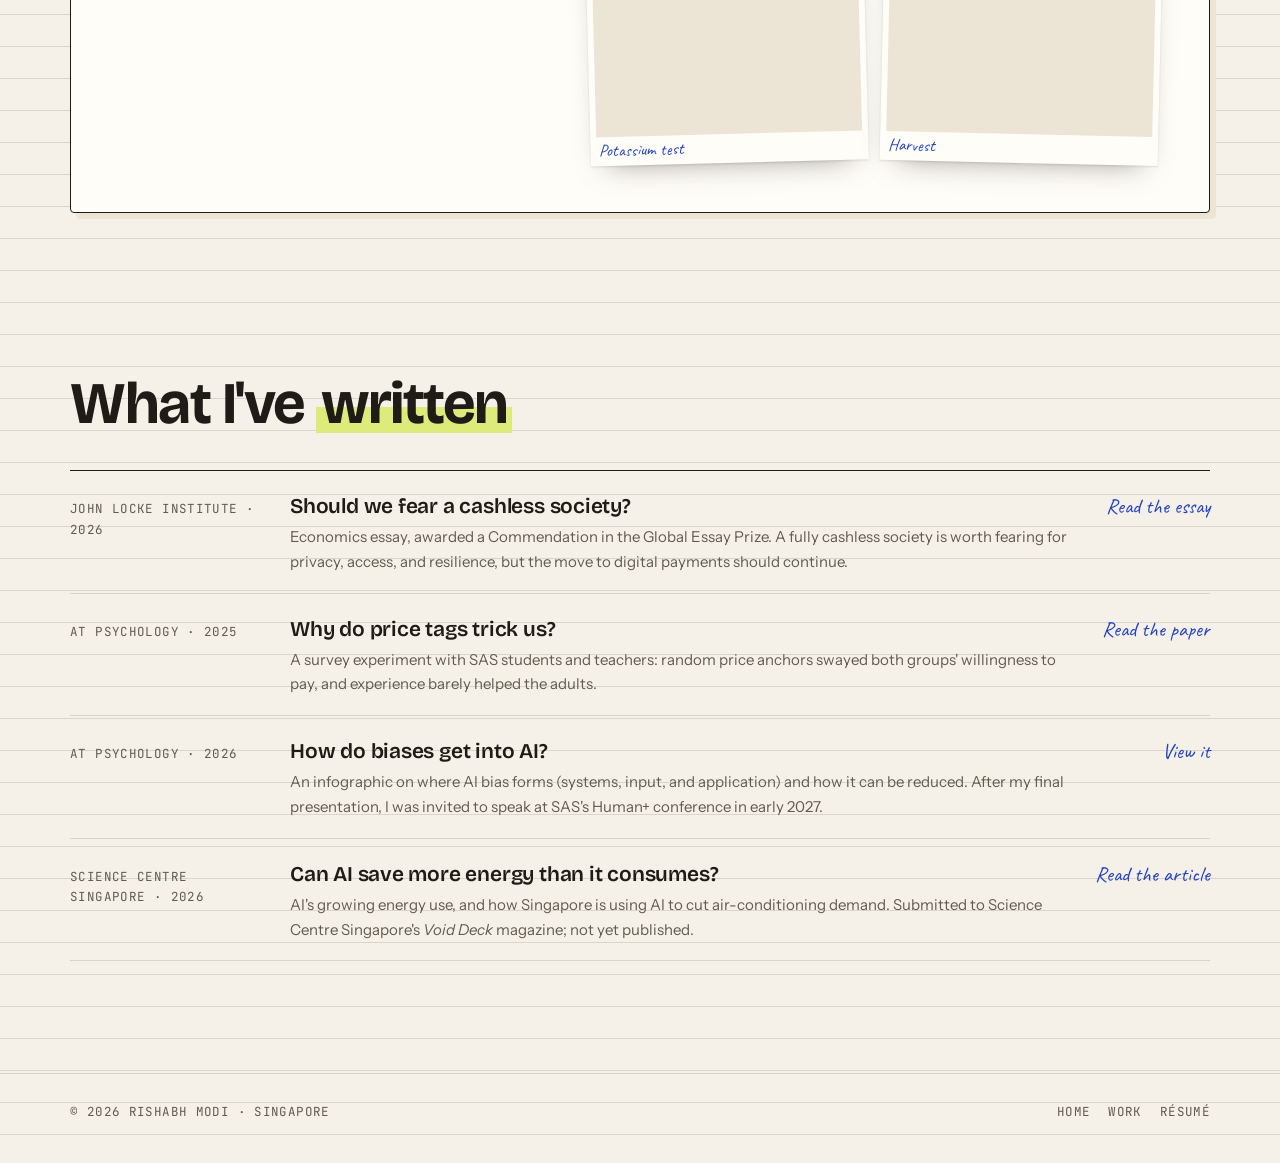
==== commit a8163445: "Header: remove R logo beside the name Co-Authored-By: Claude Opus 5.5 <noreply@anthropic.com>" ====
--- a/research.html
+++ b/research.html
@@ -17,7 +17,7 @@
 
 <header class="top">
   <div class="wrap">
-    <a class="name" href="index.html"><img src="favicon.svg" width="36" height="36" alt="">Rishabh Modi</a>
+    <a class="name" href="index.html">Rishabh Modi</a>
     <nav aria-label="Main">
       <a href="index.html">Home</a>
       <a href="work.html"><span class="nav-full">Leadership &amp; Entrepreneurship</span><span class="nav-short">Leadership</span></a>
--- a/styles.css
+++ b/styles.css
@@ -43,8 +43,7 @@
 /* header */
 .top { position: sticky; top: 0; z-index: 40; background: rgba(245,241,232,.92); backdrop-filter: blur(10px); -webkit-backdrop-filter: blur(10px); border-bottom: 1px solid var(--rule); }
 .top .wrap { display: flex; align-items: center; gap: 18px; height: 62px; }
-.top .name { font-family: var(--hand); font-size: 30px; font-weight: 600; color: var(--pen); text-decoration: none; white-space: nowrap; line-height: 1; display: inline-flex; align-items: center; gap: 10px; }
-.top .name img { width: 36px; height: 36px; flex: none; border-radius: 9px; box-shadow: 0 0 0 1px rgba(31,27,22,.18), 0 1px 2px rgba(31,27,22,.08); }
+.top .name { font-family: var(--hand); font-size: 30px; font-weight: 600; color: var(--pen); text-decoration: none; white-space: nowrap; line-height: 1; }
 .top nav { margin-left: auto; display: flex; gap: 4px; }
 .top nav a { padding: 7px 12px; border-radius: 999px; font-size: 15px; font-weight: 500; text-decoration: none; color: var(--mut); white-space: nowrap; transition: color .2s, background .2s; }
 .top nav a:hover { color: var(--ink); background: var(--paper2); }
